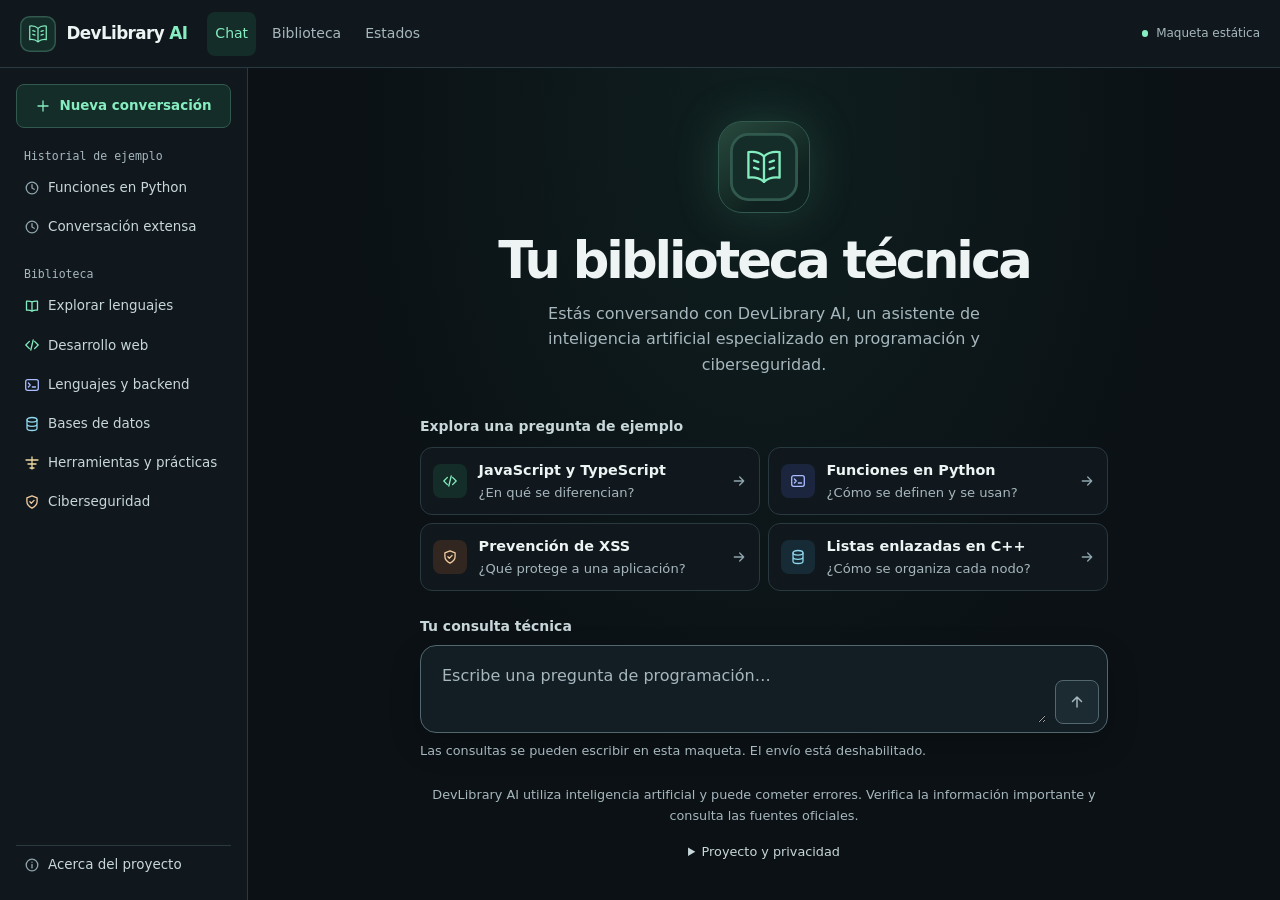
==== DevLibrary-AI/index.html @ d145ead6 "Añadir DevLibrary AI como proyecto estático" ====
<!doctype html>
<html lang="es">
<head>
  <meta charset="utf-8">
  <meta name="viewport" content="width=device-width, initial-scale=1">
  <meta name="description" content="Maqueta de DevLibrary AI, una biblioteca conversacional de programación y ciberseguridad.">
  <title>DevLibrary AI · Biblioteca técnica</title>
  <link rel="icon" href="assets/icons/brand.svg" type="image/svg+xml">
  <link rel="stylesheet" href="css/styles.css">
</head>
<body class="workspace">
  <a class="skip-link" href="#contenido">Saltar al contenido</a>
  <header class="workspace-header">
    <a class="brand" href="index.html">
      <img src="assets/icons/brand.svg" width="36" height="36" alt="">
      <span>DevLibrary <span class="brand__accent">AI</span></span>
    </a>
    <nav class="workspace-header__nav" aria-label="Navegación principal">
      <a href="index.html" aria-current="page">Chat</a>
      <a href="biblioteca.html">Biblioteca</a>
      <a href="estados.html">Estados</a>
    </nav>
    <span class="mode">Maqueta estática</span>
  </header>

  <aside class="sidebar" aria-label="Biblioteca y conversaciones">
    <nav class="sidebar__nav" aria-label="Accesos a conversación y documentación">
      <a class="sidebar__new" href="#consulta" aria-describedby="ayuda-consulta">
        <img src="assets/icons/plus.svg" width="16" height="16" alt=""> Nueva conversación
      </a>

      <section class="sidebar__section" aria-labelledby="historial">
        <h2 id="historial">Historial de ejemplo</h2>
        <ul>
          <li><a href="estados.html#muestra"><img src="assets/icons/clock.svg" width="16" height="16" alt=""> Funciones en Python</a></li>
          <li><a href="estados.html#extensa"><img src="assets/icons/clock.svg" width="16" height="16" alt=""> Conversación extensa</a></li>
        </ul>
      </section>

      <section class="sidebar__section" aria-labelledby="biblioteca">
        <h2 id="biblioteca">Biblioteca</h2>
        <ul>
          <li><a href="biblioteca.html"><img src="assets/icons/book.svg" width="16" height="16" alt=""> Explorar lenguajes</a></li>
          <li><a href="biblioteca.html#web"><img src="assets/icons/code.svg" width="16" height="16" alt=""> Desarrollo web</a></li>
          <li><a href="biblioteca.html#backend"><img src="assets/icons/terminal.svg" width="16" height="16" alt=""> Lenguajes y backend</a></li>
          <li><a href="biblioteca.html#datos"><img src="assets/icons/database.svg" width="16" height="16" alt=""> Bases de datos</a></li>
          <li><a href="biblioteca.html#herramientas"><img src="assets/icons/tools.svg" width="16" height="16" alt=""> Herramientas y prácticas</a></li>
          <li><a href="biblioteca.html#seguridad"><img src="assets/icons/shield.svg" width="16" height="16" alt=""> Ciberseguridad</a></li>
        </ul>
      </section>

      <a class="sidebar__about" href="#proyecto"><img src="assets/icons/info.svg" width="16" height="16" alt=""> Acerca del proyecto</a>
    </nav>
  </aside>

  <main id="contenido" class="chat" tabindex="-1">
    <div class="chat__inner">
      <section class="welcome" aria-labelledby="bienvenida">
        <div class="welcome__emblem">
          <img src="assets/icons/brand.svg" width="68" height="68" alt="">
        </div>
        <h1 id="bienvenida">Tu biblioteca técnica</h1>
        <p class="welcome__description">Estás conversando con DevLibrary AI, un asistente de inteligencia artificial especializado en programación y ciberseguridad.</p>
      </section>

      <section class="suggestions" aria-labelledby="sugerencias">
        <h2 id="sugerencias">Explora una pregunta de ejemplo</h2>
        <ul class="suggestions__grid">
          <li><a class="suggestion" href="biblioteca.html#javascript-typescript">
            <span class="suggestion__icon suggestion__icon--web"><img src="assets/icons/code.svg" width="16" height="16" alt=""></span>
            <span><strong>JavaScript y TypeScript</strong><span>¿En qué se diferencian?</span></span>
            <img class="suggestion__arrow" src="assets/icons/arrow.svg" width="16" height="16" alt="">
          </a></li>
          <li><a class="suggestion" href="estados.html#muestra">
            <span class="suggestion__icon suggestion__icon--python"><img src="assets/icons/terminal.svg" width="16" height="16" alt=""></span>
            <span><strong>Funciones en Python</strong><span>¿Cómo se definen y se usan?</span></span>
            <img class="suggestion__arrow" src="assets/icons/arrow.svg" width="16" height="16" alt="">
          </a></li>
          <li><a class="suggestion" href="biblioteca.html#seguridad-web">
            <span class="suggestion__icon suggestion__icon--security"><img src="assets/icons/shield.svg" width="16" height="16" alt=""></span>
            <span><strong>Prevención de XSS</strong><span>¿Qué protege a una aplicación?</span></span>
            <img class="suggestion__arrow" src="assets/icons/arrow.svg" width="16" height="16" alt="">
          </a></li>
          <li><a class="suggestion" href="biblioteca.html#cpp">
            <span class="suggestion__icon suggestion__icon--data"><img src="assets/icons/database.svg" width="16" height="16" alt=""></span>
            <span><strong>Listas enlazadas en C++</strong><span>¿Cómo se organiza cada nodo?</span></span>
            <img class="suggestion__arrow" src="assets/icons/arrow.svg" width="16" height="16" alt="">
          </a></li>
        </ul>
      </section>

      <form class="chat__composer">
        <label for="consulta">Tu consulta técnica</label>
        <div class="chat__input">
          <textarea id="consulta" rows="2" maxlength="3000" placeholder="Escribe una pregunta de programación…" aria-describedby="ayuda-consulta"></textarea>
          <button type="button" disabled>
            <img src="assets/icons/send.svg" width="18" height="18" alt="">
            <span class="visually-hidden">Enviar consulta</span>
          </button>
        </div>
        <p id="ayuda-consulta" class="chat__hint">Las consultas se pueden escribir en esta maqueta. El envío está deshabilitado.</p>
      </form>
    </div>

    <footer class="workspace-footer">
      <p>DevLibrary AI utiliza inteligencia artificial y puede cometer errores. Verifica la información importante y consulta las fuentes oficiales.</p>
      <details class="project-info">
        <summary>Proyecto y privacidad</summary>
        <p id="proyecto" tabindex="-1">Prototipo para consultar documentación y aprender con ejemplos. La maqueta no transmite ni guarda lo que escribes. Los enlaces de la biblioteca llevan a sitios externos con sus propias políticas.</p>
        <p><a href="biblioteca.html">Documentación oficial</a> · <a href="estados.html">Estados de la maqueta</a></p>
      </details>
    </footer>
  </main>
</body>
</html>
---- DevLibrary-AI/css/styles.css ----
/* 1. Tokens */
:root {
  color-scheme: dark;
  --canvas: #0b1115;
  --surface: #10181d;
  --panel: #131e24;
  --raised: #1c2a31;
  --line: #293940;
  --field-line: #53676f;
  --text: #edf4f3;
  --muted: #a6b7bd;
  --soft: #c8d7da;
  --mint: #85edc0;
  --mint-bg: #152d28;
  --mint-line: #31594d;
  --blue-bg: #1b263e;
  --cyan-bg: #162b35;
  --amber: #f2cca0;
  --amber-bg: #312620;
  --danger: #ffb5b1;
  --danger-bg: #302123;
  --font: "Inter", system-ui, -apple-system, BlinkMacSystemFont, "Segoe UI", sans-serif;
  --mono: "JetBrains Mono", ui-monospace, "Cascadia Code", Consolas, monospace;
  --s1: .25rem;
  --s2: .5rem;
  --s3: .75rem;
  --s4: 1rem;
  --s5: 1.25rem;
  --s6: 1.5rem;
  --s8: 2rem;
  --s10: 2.5rem;
  --s12: 3rem;
  --r1: .5rem;
  --r2: .75rem;
  --r3: 1rem;
  --sidebar: 15.5rem;
  --reading: 46rem;
  --wide: 65rem;
  --shadow: 0 12px 32px #0003;
}

/* 2. Normalización y base */
*, *::before, *::after { box-sizing: border-box; }

body {
  margin: 0;
  background: var(--canvas);
  color: var(--text);
  font: 1rem/1.6 var(--font);
  overflow-wrap: anywhere;
}

h1, h2, h3, h4, p { margin: 0; }
h1, h2, h3, h4 { line-height: 1.25; }
ul, ol { padding-inline-start: 1.35em; }
img { display: block; }
button, textarea { font: inherit; }
textarea { color: inherit; }
a { color: var(--mint); text-underline-offset: .2em; }
a:hover { color: var(--text); }
:focus-visible { outline: 2px solid var(--mint); outline-offset: 3px; }
[tabindex="-1"]:focus { outline-offset: -2px; }
[id] { scroll-margin-block-start: var(--s4); }

.visually-hidden,
.skip-link:not(:focus) {
  position: absolute;
  width: 1px;
  height: 1px;
  padding: 0;
  margin: -1px;
  clip-path: inset(50%);
  overflow: hidden;
  white-space: nowrap;
}

.skip-link:focus {
  position: fixed;
  z-index: 3;
  inset: var(--s3) auto auto var(--s3);
  padding: var(--s2) var(--s4);
  border-radius: var(--r1);
  background: var(--mint-bg);
  color: var(--mint);
}

/* 3. Navegación y distribución */
.workspace { min-block-size: 100vh; }

.workspace-header,
.sub-header { background: var(--surface); border-block-end: 1px solid var(--line); }

.workspace-header,
.sub-header__inner {
  display: flex;
  flex-wrap: wrap;
  align-items: center;
  justify-content: space-between;
  column-gap: var(--s5);
  row-gap: var(--s1);
  padding: var(--s2) var(--s4);
}

.brand {
  display: inline-flex;
  align-items: center;
  gap: .65rem;
  min-block-size: 2.75rem;
  color: var(--text);
  font-size: 1.05rem;
  font-weight: 750;
  letter-spacing: -.035em;
  text-decoration: none;
}

.brand img { flex: none; }
.brand__accent { color: var(--mint); }

.workspace-header__nav,
.sub-nav {
  display: flex;
  align-items: center;
  flex-wrap: wrap;
  gap: var(--s1) var(--s2);
}

.workspace-header__nav { flex-basis: 100%; order: 1; }

.workspace-header__nav a,
.sub-nav a {
  display: inline-flex;
  align-items: center;
  min-block-size: 2.75rem;
  padding-inline: var(--s2);
  border-radius: var(--r1);
  color: var(--muted);
  font-size: .875rem;
  text-decoration: none;
}

.workspace-header__nav a:hover,
.sub-nav a:hover { color: var(--text); background: var(--raised); }

.workspace-header__nav [aria-current="page"],
.sub-nav [aria-current="page"] { color: var(--mint); background: var(--mint-bg); }

.mode {
  display: inline-flex;
  align-items: center;
  gap: var(--s2);
  color: var(--muted);
  font-size: .75rem;
}

.mode::before {
  content: "";
  width: .4rem;
  height: .4rem;
  border-radius: 50%;
  background: var(--mint);
}

.sidebar { display: none; }

/* 4. Bienvenida y sugerencias */
.chat {
  display: flex;
  min-inline-size: 0;
  flex-direction: column;
  background-image: radial-gradient(ellipse at 50% 8%, #15332e65, transparent 58%);
}

.chat__inner {
  width: min(100%, var(--reading));
  margin-inline: auto;
  padding: var(--s8) var(--s4) var(--s4);
}

.welcome { text-align: center; margin-block-end: var(--s8); }

.welcome__emblem {
  display: grid;
  width: 5.75rem;
  aspect-ratio: 1;
  place-items: center;
  margin: 0 auto var(--s5);
  border: 1px solid var(--mint-line);
  border-radius: 1.5rem;
  background: linear-gradient(145deg, #284a3e, #10221f 70%);
  box-shadow: 0 0 44px #449d7340;
}

.welcome__description {
  max-width: 50ch;
  margin: var(--s3) auto 0;
  color: var(--muted);
}

.welcome h1, .page-intro h1 {
  font-size: clamp(2rem, 6vw, 3.2rem);
  letter-spacing: -.059em;
  line-height: 1.08;
  text-wrap: balance;
}

.suggestions { margin-block-end: var(--s6); }
.suggestions h2 { margin-block-end: var(--s3); color: var(--soft); font-size: .875rem; }

.suggestions__grid {
  display: grid;
  gap: var(--s2);
  list-style: none;
  padding: 0;
  margin: 0;
}

.suggestion {
  display: grid;
  grid-template-columns: auto minmax(0, 1fr) auto;
  gap: var(--s3);
  align-items: center;
  height: 100%;
  min-block-size: 4.25rem;
  padding: var(--s2) var(--s3);
  border: 1px solid var(--line);
  border-radius: var(--r2);
  background: var(--surface);
  text-decoration: none;
}

.suggestion:hover { background: var(--panel); border-color: var(--field-line); }

.suggestion__icon {
  display: grid;
  place-items: center;
  inline-size: 2.1rem;
  block-size: 2.1rem;
  border-radius: var(--r1);
}

.suggestion__icon--web { background: var(--mint-bg); }
.suggestion__icon--python { background: var(--blue-bg); }
.suggestion__icon--data { background: var(--cyan-bg); }
.suggestion__icon--security { background: var(--amber-bg); }

.suggestion strong { display: block; color: var(--text); font-size: .9rem; }
.suggestion strong + span { display: block; color: var(--muted); font-size: .82rem; }

/* 5. Consulta y pie */
.chat__composer { display: grid; gap: var(--s2); min-inline-size: 0; }
.chat__composer label { color: var(--soft); font-size: .875rem; font-weight: 650; }

.chat__input {
  display: flex;
  gap: var(--s2);
  align-items: flex-end;
  padding: var(--s2);
  border: 1px solid var(--field-line);
  border-radius: var(--r3);
  background: var(--panel);
  box-shadow: var(--shadow);
}

.chat__composer textarea {
  display: block;
  width: 100%;
  min-width: 0;
  min-height: 3.2rem;
  padding: var(--s2) var(--s3);
  border: 1px solid var(--field-line);
  border-radius: var(--r1);
  background: var(--panel);
  resize: vertical;
}

.chat__input textarea {
  flex: 1;
  border-color: transparent;
  background: transparent;
}

.chat__composer textarea::placeholder { color: var(--muted); opacity: 1; }

.chat__composer button {
  display: inline-grid;
  place-items: center;
  min-height: 2.75rem;
  min-width: 2.75rem;
  justify-self: start;
  padding: var(--s2) var(--s3);
  border: 1px solid var(--field-line);
  border-radius: var(--r1);
  color: var(--text);
  background: var(--raised);
}

.chat__input button { padding: var(--s2); }
.chat__composer button:disabled { color: var(--muted); cursor: default; }

.chat__hint,
.workspace-footer,
.sub-footer { color: var(--muted); font-size: .8rem; }

.workspace-footer {
  width: min(100%, var(--reading));
  margin-inline: auto;
  padding: var(--s2) var(--s4) var(--s4);
  text-align: center;
}

.project-info { margin-block-start: var(--s2); }
.project-info summary {
  width: fit-content;
  margin-inline: auto;
  padding-block: var(--s2);
  cursor: pointer;
  color: var(--soft);
}
.project-info p + p { margin-block-start: var(--s2); }

/* 6. Biblioteca y galería */
.sub-header__inner,
.page,
.sub-footer {
  width: min(100%, var(--wide));
  margin-inline: auto;
  padding-inline: var(--s4);
}

.page { padding-block: var(--s10) var(--s12); }
.page-intro { max-inline-size: 68ch; display: grid; gap: var(--s3); margin-block-end: var(--s6); }
.page-intro p { color: var(--muted); }
.eyebrow { color: var(--mint); font: .8rem/1.5 var(--mono); }
.page-intro .eyebrow { color: var(--mint); }
.sub-footer { padding-block: var(--s5); border-block-start: 1px solid var(--line); }
.sub-footer p + p { margin-block-start: var(--s2); }

.section-nav {
  display: flex;
  flex-wrap: wrap;
  align-items: center;
  gap: var(--s2);
  margin-block: 0 var(--s6);
  padding: 0;
  list-style: none;
}

.section-nav ul {
  display: flex;
  flex-wrap: wrap;
  gap: var(--s2);
  margin: 0;
  padding: 0;
  list-style: none;
}

.section-nav a {
  display: inline-flex;
  align-items: center;
  min-block-size: 2.75rem;
  padding: var(--s1) var(--s3);
  border: 1px solid var(--line);
  border-radius: var(--r1);
  background: var(--surface);
  color: var(--soft);
  text-decoration: none;
}

.section-nav a:hover { border-color: var(--mint-line); background: var(--mint-bg); color: var(--mint); }

.catalog-grid { display: grid; gap: var(--s4); }
.catalog-card, .state {
  min-inline-size: 0;
  padding: var(--s4);
  background: var(--surface);
  border: 1px solid var(--line);
  border-radius: var(--r3);
}

.catalog-card h2, .state h2 { font-size: 1.25rem; }
.catalog-card p, .state > p { margin-block-start: var(--s2); color: var(--muted); }
.catalog-card ul { margin-block-end: 0; }
.catalog-card li + li { margin-block-start: var(--s1); }

.catalog-card li > a {
  display: block;
  min-block-size: 1.5rem;
  padding-block: var(--s1);
}

.catalog-card :target {
  border-radius: var(--r1);
  background: var(--mint-bg);
  outline: 2px solid var(--mint-line);
  outline-offset: var(--s1);
}

.state + .state { margin-block-start: var(--s4); }
.state > * + * { margin-block-start: var(--s3); }
.state__label { color: var(--mint); font: .78rem/1.5 var(--mono); }
.state > .state__label { color: var(--mint); }

.chat__messages { display: grid; gap: var(--s4); min-inline-size: 0; }
.chat__messages[tabindex] {
  max-block-size: 34rem;
  overflow-y: auto;
  padding: var(--s3);
  border: 1px solid var(--line);
  border-radius: var(--r2);
  background: var(--canvas);
}

.chat__message {
  min-inline-size: 0;
  padding: var(--s4);
  border: 1px solid var(--line);
  border-radius: var(--r2);
  background: var(--panel);
}

.chat__message > * + * { margin-block-start: var(--s3); }
.chat__message--user { width: fit-content; max-width: 93%; justify-self: end; background: var(--mint-bg); border-color: var(--mint-line); }
.chat__message--assistant { max-width: var(--reading); }
.chat__sources { border-block-start: 1px solid var(--line); padding-block-start: var(--s3); }
.chat__sources ul { margin-block-end: 0; }

.chat__sources > p {
  margin-block-start: var(--s2);
  color: var(--muted);
  font-size: .875rem;
}

.code-block {
  display: block;
  max-inline-size: 100%;
  margin-inline: 0;
  padding: var(--s3);
  overflow-x: auto;
  border: 1px solid var(--line);
  border-radius: var(--r1);
  background: var(--canvas);
  color: var(--soft);
  font: .875rem/1.65 var(--mono);
  overflow-wrap: normal;
}

code { font-family: var(--mono); }

.status-box {
  display: grid;
  gap: var(--s2);
  padding: var(--s3) var(--s4);
  border: 1px solid var(--line);
  border-inline-start: 3px solid var(--field-line);
  border-radius: var(--r1);
  background: var(--panel);
  color: var(--soft);
}

.status-box--error { border-inline-start-color: var(--danger); background: var(--danger-bg); }
.status-box--loading { min-block-size: 6rem; border-inline-start-color: var(--mint); }
.status-box--neutral { border-inline-start-color: var(--amber); }

.status-box--loading::before {
  content: "";
  inline-size: .85rem;
  block-size: .85rem;
  border: 2px solid var(--mint-line);
  border-inline-end-color: var(--mint);
  border-radius: 50%;
  animation: rotate 1.1s linear infinite;
}

@keyframes rotate { to { transform: rotate(360deg); } }

/* 7. Adaptación */
@media (min-width: 35rem) {
  .workspace-header__nav { flex-basis: auto; order: 0; }
  .suggestions__grid, .catalog-grid { grid-template-columns: repeat(2, minmax(0, 1fr)); }
  .chat__inner { padding-inline: var(--s6); }
  .page, .sub-header__inner, .sub-footer { padding-inline: var(--s6); }
  .catalog-card, .state { padding: var(--s5); }
}

@media (min-width: 55rem) {
  .workspace {
    display: grid;
    grid-template: auto 1fr / var(--sidebar) minmax(0, 1fr);
  }

  .workspace-header {
    grid-column: 1 / -1;
    min-block-size: 4.25rem;
    padding-inline: var(--s5);
  }

  .workspace-header__nav { margin-inline-end: auto; }

  .sidebar {
    display: flex;
    background: var(--surface);
    border-inline-end: 1px solid var(--line);
  }

  .sidebar__nav {
    display: flex;
    flex-direction: column;
    width: 100%;
    gap: var(--s5);
    padding: var(--s4);
  }

  .sidebar__nav a {
    display: flex;
    align-items: center;
    gap: var(--s2);
    min-block-size: 2.45rem;
    padding: var(--s2);
    border-radius: var(--r1);
    color: var(--soft);
    font-size: .84rem;
    text-decoration: none;
  }

  .sidebar__nav a:hover { background: var(--raised); color: var(--text); }
  .sidebar__nav img { flex: none; }
  .sidebar__nav .sidebar__new {
    min-block-size: 2.75rem;
    justify-content: center;
    border: 1px solid var(--mint-line);
    background: var(--mint-bg);
    color: var(--mint);
    font-weight: 650;
  }

  .sidebar__section h2 {
    padding-inline: var(--s2);
    margin-block-end: var(--s1);
    color: var(--muted);
    font: .72rem/1.4 var(--mono);
  }

  .sidebar__section ul { margin: 0; padding: 0; list-style: none; }
  .sidebar__nav .sidebar__about { margin-block-start: auto; border-block-start: 1px solid var(--line); border-radius: 0; }
  .chat { justify-content: center; }
  .chat__inner { padding-block-start: var(--s10); }
  .welcome { margin-block-end: var(--s10); }
}

@media (prefers-reduced-motion: reduce) {
  .status-box--loading::before { animation: none; }
}
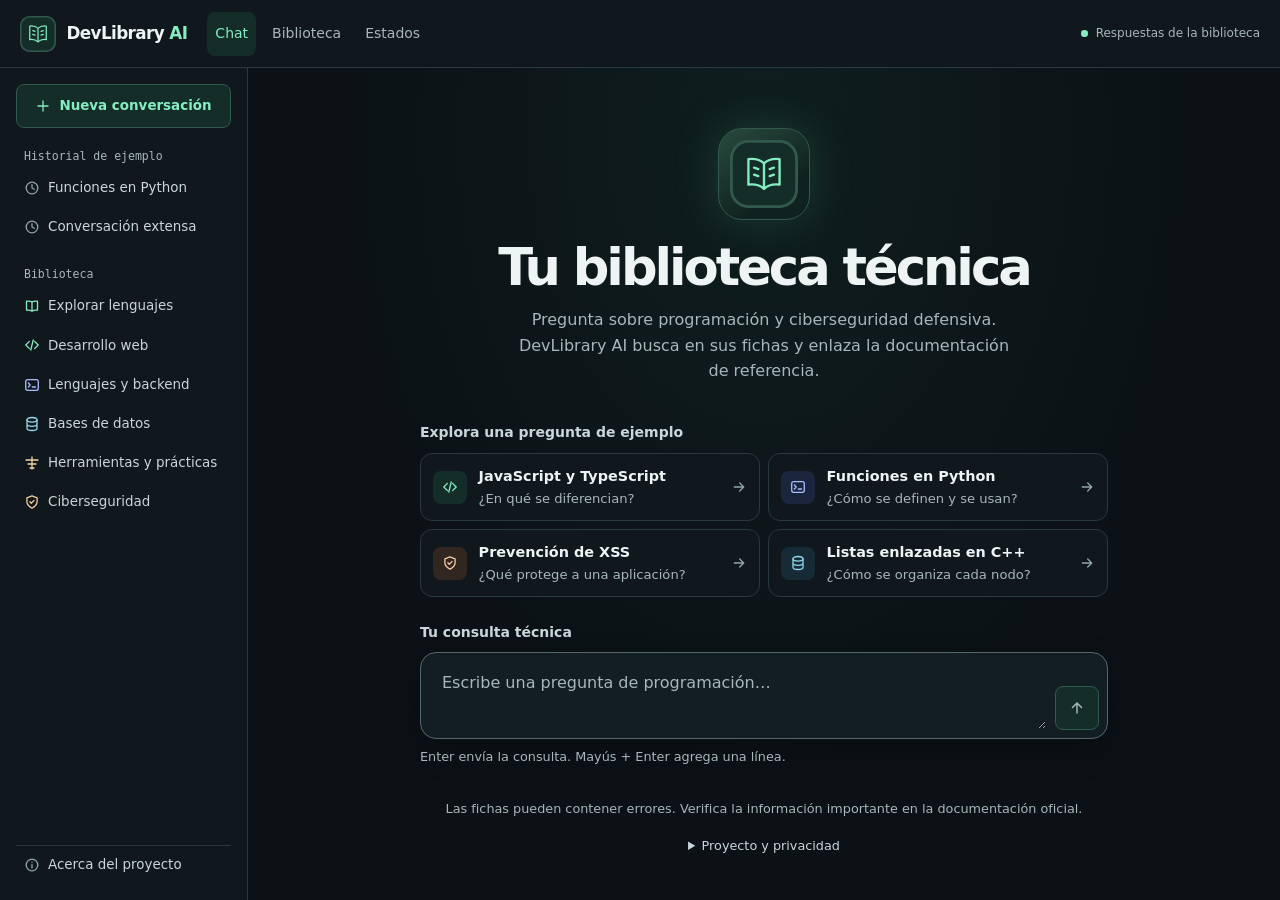
==== commit 51298d12: "Activar consultas y preguntas sugeridas en DevLibrary AI" ====
--- a/DevLibrary-AI/index.html
+++ b/DevLibrary-AI/index.html
@@ -3,10 +3,13 @@
 <head>
   <meta charset="utf-8">
   <meta name="viewport" content="width=device-width, initial-scale=1">
-  <meta name="description" content="Maqueta de DevLibrary AI, una biblioteca conversacional de programación y ciberseguridad.">
+  <meta name="description" content="DevLibrary AI, una biblioteca conversacional de programación y ciberseguridad defensiva.">
   <title>DevLibrary AI · Biblioteca técnica</title>
   <link rel="icon" href="assets/icons/brand.svg" type="image/svg+xml">
   <link rel="stylesheet" href="css/styles.css">
+  <script src="js/topics.js" defer></script>
+  <script src="js/library.js" defer></script>
+  <script src="js/chat.js" defer></script>
 </head>
 <body class="workspace">
   <a class="skip-link" href="#contenido">Saltar al contenido</a>
@@ -20,7 +23,7 @@
       <a href="biblioteca.html">Biblioteca</a>
       <a href="estados.html">Estados</a>
     </nav>
-    <span class="mode">Maqueta estática</span>
+    <span class="mode">Respuestas de la biblioteca</span>
   </header>
 
   <aside class="sidebar" aria-label="Biblioteca y conversaciones">
@@ -60,53 +63,57 @@
           <img src="assets/icons/brand.svg" width="68" height="68" alt="">
         </div>
         <h1 id="bienvenida">Tu biblioteca técnica</h1>
-        <p class="welcome__description">Estás conversando con DevLibrary AI, un asistente de inteligencia artificial especializado en programación y ciberseguridad.</p>
+        <p class="welcome__description">Pregunta sobre programación y ciberseguridad defensiva. DevLibrary AI busca en sus fichas y enlaza la documentación de referencia.</p>
       </section>
 
       <section class="suggestions" aria-labelledby="sugerencias">
         <h2 id="sugerencias">Explora una pregunta de ejemplo</h2>
         <ul class="suggestions__grid">
-          <li><a class="suggestion" href="biblioteca.html#javascript-typescript">
+          <li><button type="button" class="suggestion" data-question="¿En qué se diferencian JavaScript y TypeScript?" disabled>
             <span class="suggestion__icon suggestion__icon--web"><img src="assets/icons/code.svg" width="16" height="16" alt=""></span>
             <span><strong>JavaScript y TypeScript</strong><span>¿En qué se diferencian?</span></span>
             <img class="suggestion__arrow" src="assets/icons/arrow.svg" width="16" height="16" alt="">
-          </a></li>
-          <li><a class="suggestion" href="estados.html#muestra">
+          </button></li>
+          <li><button type="button" class="suggestion" data-question="¿Cómo se definen y se usan las funciones en Python?" disabled>
             <span class="suggestion__icon suggestion__icon--python"><img src="assets/icons/terminal.svg" width="16" height="16" alt=""></span>
             <span><strong>Funciones en Python</strong><span>¿Cómo se definen y se usan?</span></span>
             <img class="suggestion__arrow" src="assets/icons/arrow.svg" width="16" height="16" alt="">
-          </a></li>
-          <li><a class="suggestion" href="biblioteca.html#seguridad-web">
+          </button></li>
+          <li><button type="button" class="suggestion" data-question="¿Cómo se previene XSS?" disabled>
             <span class="suggestion__icon suggestion__icon--security"><img src="assets/icons/shield.svg" width="16" height="16" alt=""></span>
             <span><strong>Prevención de XSS</strong><span>¿Qué protege a una aplicación?</span></span>
             <img class="suggestion__arrow" src="assets/icons/arrow.svg" width="16" height="16" alt="">
-          </a></li>
-          <li><a class="suggestion" href="biblioteca.html#cpp">
+          </button></li>
+          <li><button type="button" class="suggestion" data-question="¿Cómo funcionan las listas enlazadas en C++?" disabled>
             <span class="suggestion__icon suggestion__icon--data"><img src="assets/icons/database.svg" width="16" height="16" alt=""></span>
             <span><strong>Listas enlazadas en C++</strong><span>¿Cómo se organiza cada nodo?</span></span>
             <img class="suggestion__arrow" src="assets/icons/arrow.svg" width="16" height="16" alt="">
-          </a></li>
+          </button></li>
         </ul>
       </section>
 
-      <form class="chat__composer">
+      <div id="conversacion" class="chat__history" role="log" aria-label="Conversación" tabindex="0" hidden></div>
+
+      <form class="chat__composer" id="compositor">
         <label for="consulta">Tu consulta técnica</label>
         <div class="chat__input">
-          <textarea id="consulta" rows="2" maxlength="3000" placeholder="Escribe una pregunta de programación…" aria-describedby="ayuda-consulta"></textarea>
-          <button type="button" disabled>
+          <textarea id="consulta" rows="2" maxlength="3000" placeholder="Escribe una pregunta de programación…" aria-describedby="ayuda-consulta" required></textarea>
+          <button type="submit" disabled>
             <img src="assets/icons/send.svg" width="18" height="18" alt="">
             <span class="visually-hidden">Enviar consulta</span>
           </button>
         </div>
-        <p id="ayuda-consulta" class="chat__hint">Las consultas se pueden escribir en esta maqueta. El envío está deshabilitado.</p>
+        <p id="ayuda-consulta" class="chat__hint">Enter envía la consulta. Mayús + Enter agrega una línea.</p>
+        <p id="estado-consulta" class="chat__hint" role="status"></p>
+        <noscript><p class="chat__hint">Activa JavaScript para usar el chat. También puedes consultar la biblioteca directamente.</p></noscript>
       </form>
     </div>
 
     <footer class="workspace-footer">
-      <p>DevLibrary AI utiliza inteligencia artificial y puede cometer errores. Verifica la información importante y consulta las fuentes oficiales.</p>
+      <p>Las fichas pueden contener errores. Verifica la información importante en la documentación oficial.</p>
       <details class="project-info">
         <summary>Proyecto y privacidad</summary>
-        <p id="proyecto" tabindex="-1">Prototipo para consultar documentación y aprender con ejemplos. La maqueta no transmite ni guarda lo que escribes. Los enlaces de la biblioteca llevan a sitios externos con sus propias políticas.</p>
+        <p id="proyecto" tabindex="-1">La búsqueda funciona en tu navegador. Lo que escribes se mantiene en esta página hasta que la cierres, la recargues o inicies otra conversación. Los enlaces de la biblioteca llevan a sitios externos.</p>
         <p><a href="biblioteca.html">Documentación oficial</a> · <a href="estados.html">Estados de la maqueta</a></p>
       </details>
     </footer>
--- a/DevLibrary-AI/css/styles.css
+++ b/DevLibrary-AI/css/styles.css
@@ -220,6 +220,8 @@
   gap: var(--s3);
   align-items: center;
   height: 100%;
+  width: 100%;
+  text-align: start;
   min-block-size: 4.25rem;
   padding: var(--s2) var(--s3);
   border: 1px solid var(--line);
@@ -229,6 +231,7 @@
 }
 
 .suggestion:hover { background: var(--panel); border-color: var(--field-line); }
+.suggestion:not(:disabled) { cursor: pointer; }
 
 .suggestion__icon {
   display: grid;
@@ -296,6 +299,21 @@
 
 .chat__input button { padding: var(--s2); }
 .chat__composer button:disabled { color: var(--muted); cursor: default; }
+.chat__composer button:not(:disabled) { background: var(--mint-bg); border-color: var(--mint-line); cursor: pointer; }
+.chat__composer button:not(:disabled):hover { border-color: var(--mint); }
+
+.chat__history:not([hidden]) {
+  display: grid;
+  gap: var(--s4);
+  max-block-size: min(55vh, 30rem);
+  margin-block-end: var(--s5);
+  padding: var(--s2);
+  overflow-y: auto;
+}
+
+.chat__history .chat__message p { white-space: pre-wrap; }
+.chat__history .chat__message small { display: block; color: var(--muted); }
+#estado-consulta:empty { margin-block-start: calc(-1 * var(--s2)); }
 
 .chat__hint,
 .workspace-footer,
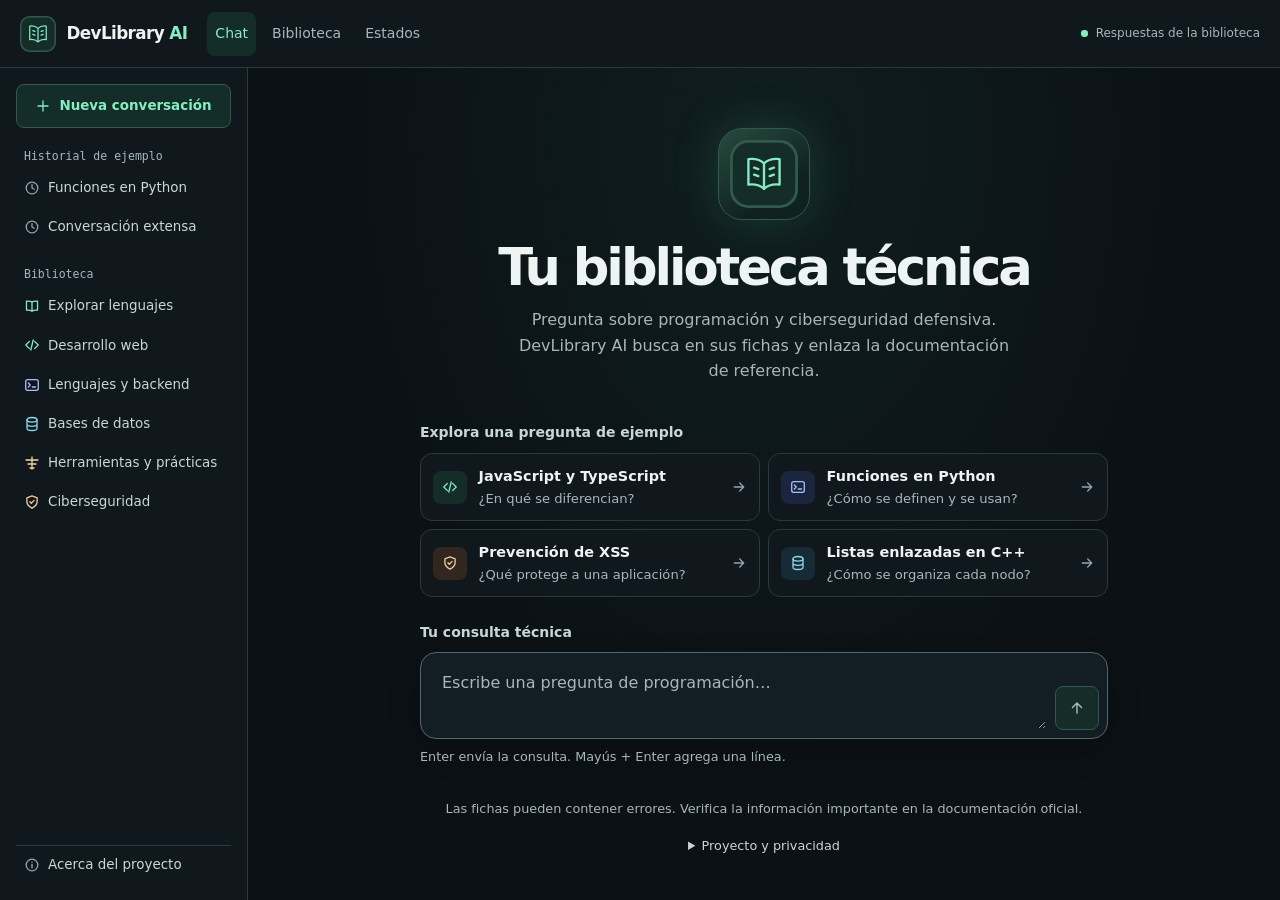
==== commit ea451e0f: "Mostrar estados de búsqueda, errores y conexión en el chat" ====
--- a/DevLibrary-AI/index.html
+++ b/DevLibrary-AI/index.html
@@ -93,11 +93,12 @@
       </section>
 
       <div id="conversacion" class="chat__history" role="log" aria-label="Conversación" tabindex="0" hidden></div>
+      <p id="estado-conexion" class="chat__connection status-box status-box--error" role="status"></p>
 
-      <form class="chat__composer" id="compositor">
+      <form class="chat__composer" id="compositor" novalidate>
         <label for="consulta">Tu consulta técnica</label>
         <div class="chat__input">
-          <textarea id="consulta" rows="2" maxlength="3000" placeholder="Escribe una pregunta de programación…" aria-describedby="ayuda-consulta" required></textarea>
+          <textarea id="consulta" rows="2" maxlength="3000" placeholder="Escribe una pregunta de programación…" aria-describedby="ayuda-consulta estado-consulta" required></textarea>
           <button type="submit" disabled>
             <img src="assets/icons/send.svg" width="18" height="18" alt="">
             <span class="visually-hidden">Enviar consulta</span>
--- a/DevLibrary-AI/css/styles.css
+++ b/DevLibrary-AI/css/styles.css
@@ -313,7 +313,9 @@
 
 .chat__history .chat__message p { white-space: pre-wrap; }
 .chat__history .chat__message small { display: block; color: var(--muted); }
+#estado-consulta { color: var(--danger); }
 #estado-consulta:empty { margin-block-start: calc(-1 * var(--s2)); }
+.chat__composer [aria-invalid="true"] { border-color: var(--danger); }
 
 .chat__hint,
 .workspace-footer,
@@ -478,6 +480,23 @@
 .status-box--error { border-inline-start-color: var(--danger); background: var(--danger-bg); }
 .status-box--loading { min-block-size: 6rem; border-inline-start-color: var(--mint); }
 .status-box--neutral { border-inline-start-color: var(--amber); }
+
+.chat__connection { margin-block-end: var(--s3); }
+.chat__connection:empty { margin: 0; padding: 0; border: 0; }
+.chat__pending { min-block-size: auto; }
+.chat__history .status-box h2 { font-size: 1rem; }
+
+.chat__retry {
+  justify-self: start;
+  padding: var(--s2) var(--s3);
+  border: 1px solid var(--field-line);
+  border-radius: var(--r1);
+  background: var(--raised);
+  color: var(--text);
+}
+
+.chat__retry:not(:disabled) { cursor: pointer; }
+.chat__retry:not(:disabled):hover { border-color: var(--mint); }
 
 .status-box--loading::before {
   content: "";
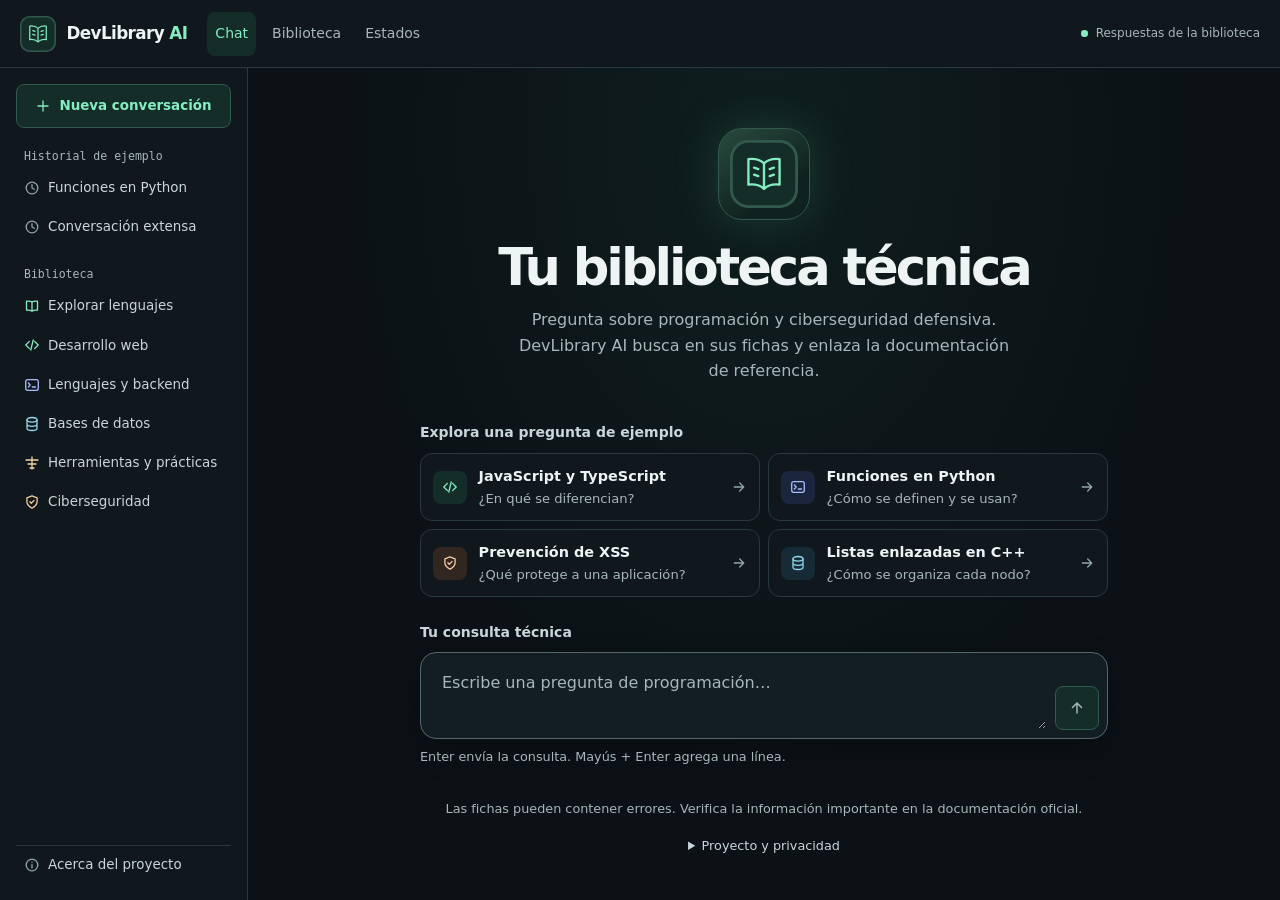
==== commit c9348cad: "esquema de chat bot, sesion 4 IA" ====
--- a/DevLibrary-AI/index.html
+++ b/DevLibrary-AI/index.html
@@ -9,7 +9,7 @@
   <link rel="stylesheet" href="css/styles.css">
   <script src="js/topics.js" defer></script>
   <script src="js/library.js" defer></script>
-  <script src="js/chat.js" defer></script>
+  <script src="js/chat.js?v=conexion" defer></script>
 </head>
 <body class="workspace">
   <a class="skip-link" href="#contenido">Saltar al contenido</a>
@@ -114,7 +114,7 @@
       <p>Las fichas pueden contener errores. Verifica la información importante en la documentación oficial.</p>
       <details class="project-info">
         <summary>Proyecto y privacidad</summary>
-        <p id="proyecto" tabindex="-1">La búsqueda funciona en tu navegador. Lo que escribes se mantiene en esta página hasta que la cierres, la recargues o inicies otra conversación. Los enlaces de la biblioteca llevan a sitios externos.</p>
+        <p id="proyecto" tabindex="-1">La búsqueda funciona en tu navegador. Antes de responder, el chat comprueba que puede conectarse al sitio sin transmitir tu pregunta. Lo que escribes se mantiene en esta página hasta que la cierres, la recargues o inicies otra conversación.</p>
         <p><a href="biblioteca.html">Documentación oficial</a> · <a href="estados.html">Estados de la maqueta</a></p>
       </details>
     </footer>
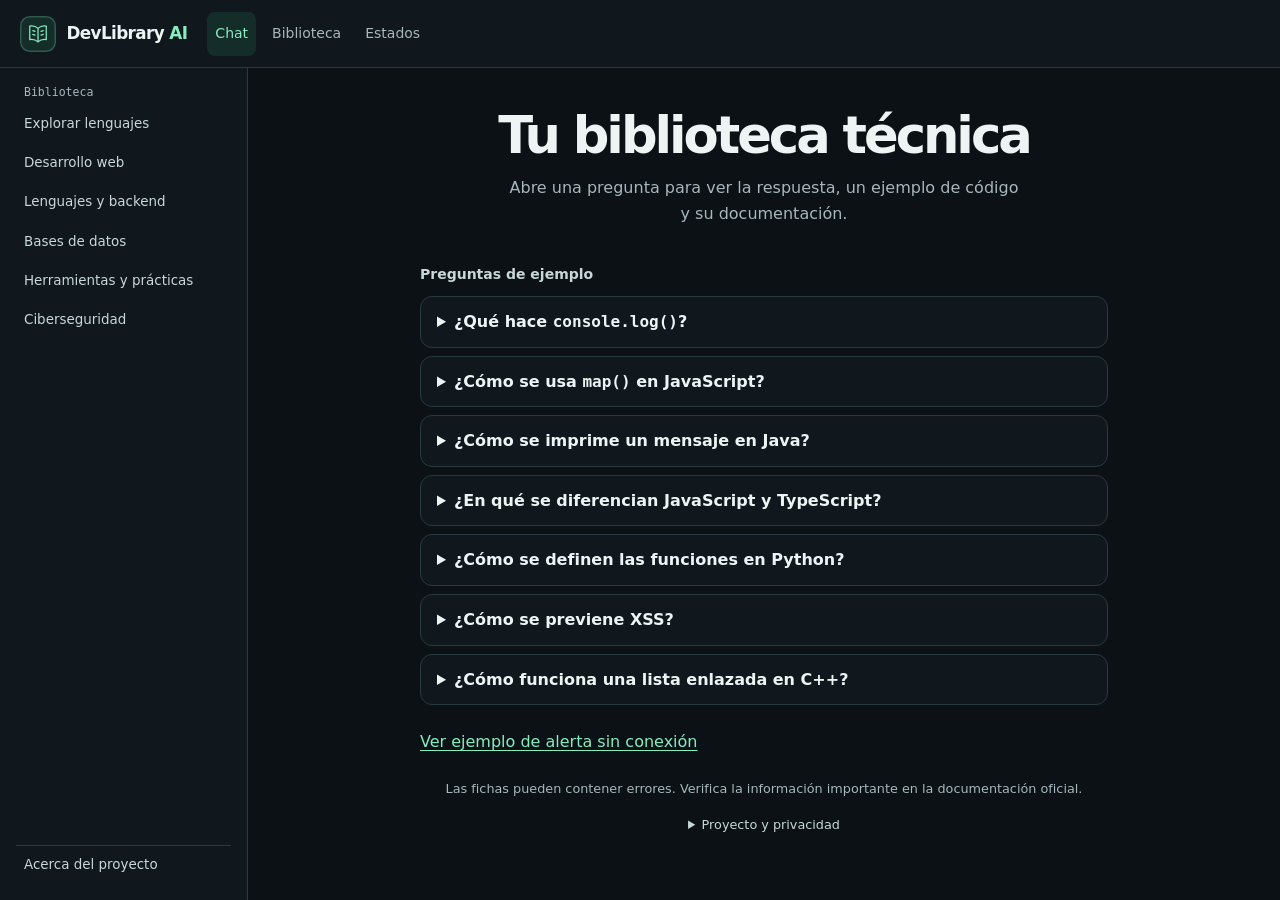
==== commit b6bd231e: "Dejar DevLibrary AI en HTML y CSS con alertas estáticas" ====
--- a/DevLibrary-AI/index.html
+++ b/DevLibrary-AI/index.html
@@ -6,10 +6,7 @@
   <meta name="description" content="DevLibrary AI, una biblioteca conversacional de programación y ciberseguridad defensiva.">
   <title>DevLibrary AI · Biblioteca técnica</title>
   <link rel="icon" href="assets/icons/brand.svg" type="image/svg+xml">
-  <link rel="stylesheet" href="css/styles.css">
-  <script src="js/topics.js" defer></script>
-  <script src="js/library.js" defer></script>
-  <script src="js/chat.js?v=conexion" defer></script>
+  <link rel="stylesheet" href="css/styles.css?v=html-css">
 </head>
 <body class="workspace">
   <a class="skip-link" href="#contenido">Saltar al contenido</a>
@@ -23,98 +20,119 @@
       <a href="biblioteca.html">Biblioteca</a>
       <a href="estados.html">Estados</a>
     </nav>
-    <span class="mode">Respuestas de la biblioteca</span>
   </header>
 
   <aside class="sidebar" aria-label="Biblioteca y conversaciones">
     <nav class="sidebar__nav" aria-label="Accesos a conversación y documentación">
-      <a class="sidebar__new" href="#consulta" aria-describedby="ayuda-consulta">
-        <img src="assets/icons/plus.svg" width="16" height="16" alt=""> Nueva conversación
-      </a>
-
-      <section class="sidebar__section" aria-labelledby="historial">
-        <h2 id="historial">Historial de ejemplo</h2>
+      <section class="sidebar__section" aria-labelledby="biblioteca">
+        <h2 id="biblioteca">Biblioteca</h2>
         <ul>
-          <li><a href="estados.html#muestra"><img src="assets/icons/clock.svg" width="16" height="16" alt=""> Funciones en Python</a></li>
-          <li><a href="estados.html#extensa"><img src="assets/icons/clock.svg" width="16" height="16" alt=""> Conversación extensa</a></li>
+          <li><a href="biblioteca.html">Explorar lenguajes</a></li>
+          <li><a href="biblioteca.html#web">Desarrollo web</a></li>
+          <li><a href="biblioteca.html#backend">Lenguajes y backend</a></li>
+          <li><a href="biblioteca.html#datos">Bases de datos</a></li>
+          <li><a href="biblioteca.html#herramientas">Herramientas y prácticas</a></li>
+          <li><a href="biblioteca.html#seguridad">Ciberseguridad</a></li>
         </ul>
       </section>
 
-      <section class="sidebar__section" aria-labelledby="biblioteca">
-        <h2 id="biblioteca">Biblioteca</h2>
-        <ul>
-          <li><a href="biblioteca.html"><img src="assets/icons/book.svg" width="16" height="16" alt=""> Explorar lenguajes</a></li>
-          <li><a href="biblioteca.html#web"><img src="assets/icons/code.svg" width="16" height="16" alt=""> Desarrollo web</a></li>
-          <li><a href="biblioteca.html#backend"><img src="assets/icons/terminal.svg" width="16" height="16" alt=""> Lenguajes y backend</a></li>
-          <li><a href="biblioteca.html#datos"><img src="assets/icons/database.svg" width="16" height="16" alt=""> Bases de datos</a></li>
-          <li><a href="biblioteca.html#herramientas"><img src="assets/icons/tools.svg" width="16" height="16" alt=""> Herramientas y prácticas</a></li>
-          <li><a href="biblioteca.html#seguridad"><img src="assets/icons/shield.svg" width="16" height="16" alt=""> Ciberseguridad</a></li>
-        </ul>
-      </section>
-
-      <a class="sidebar__about" href="#proyecto"><img src="assets/icons/info.svg" width="16" height="16" alt=""> Acerca del proyecto</a>
+      <a class="sidebar__about" href="#proyecto">Acerca del proyecto</a>
     </nav>
   </aside>
 
   <main id="contenido" class="chat" tabindex="-1">
     <div class="chat__inner">
       <section class="welcome" aria-labelledby="bienvenida">
-        <div class="welcome__emblem">
-          <img src="assets/icons/brand.svg" width="68" height="68" alt="">
-        </div>
         <h1 id="bienvenida">Tu biblioteca técnica</h1>
-        <p class="welcome__description">Pregunta sobre programación y ciberseguridad defensiva. DevLibrary AI busca en sus fichas y enlaza la documentación de referencia.</p>
+        <p class="welcome__description">Abre una pregunta para ver la respuesta, un ejemplo de código y su documentación.</p>
       </section>
 
       <section class="suggestions" aria-labelledby="sugerencias">
-        <h2 id="sugerencias">Explora una pregunta de ejemplo</h2>
-        <ul class="suggestions__grid">
-          <li><button type="button" class="suggestion" data-question="¿En qué se diferencian JavaScript y TypeScript?" disabled>
-            <span class="suggestion__icon suggestion__icon--web"><img src="assets/icons/code.svg" width="16" height="16" alt=""></span>
-            <span><strong>JavaScript y TypeScript</strong><span>¿En qué se diferencian?</span></span>
-            <img class="suggestion__arrow" src="assets/icons/arrow.svg" width="16" height="16" alt="">
-          </button></li>
-          <li><button type="button" class="suggestion" data-question="¿Cómo se definen y se usan las funciones en Python?" disabled>
-            <span class="suggestion__icon suggestion__icon--python"><img src="assets/icons/terminal.svg" width="16" height="16" alt=""></span>
-            <span><strong>Funciones en Python</strong><span>¿Cómo se definen y se usan?</span></span>
-            <img class="suggestion__arrow" src="assets/icons/arrow.svg" width="16" height="16" alt="">
-          </button></li>
-          <li><button type="button" class="suggestion" data-question="¿Cómo se previene XSS?" disabled>
-            <span class="suggestion__icon suggestion__icon--security"><img src="assets/icons/shield.svg" width="16" height="16" alt=""></span>
-            <span><strong>Prevención de XSS</strong><span>¿Qué protege a una aplicación?</span></span>
-            <img class="suggestion__arrow" src="assets/icons/arrow.svg" width="16" height="16" alt="">
-          </button></li>
-          <li><button type="button" class="suggestion" data-question="¿Cómo funcionan las listas enlazadas en C++?" disabled>
-            <span class="suggestion__icon suggestion__icon--data"><img src="assets/icons/database.svg" width="16" height="16" alt=""></span>
-            <span><strong>Listas enlazadas en C++</strong><span>¿Cómo se organiza cada nodo?</span></span>
-            <img class="suggestion__arrow" src="assets/icons/arrow.svg" width="16" height="16" alt="">
-          </button></li>
-        </ul>
+        <h2 id="sugerencias">Preguntas de ejemplo</h2>
+        <details class="question" name="preguntas">
+          <summary>¿Qué hace <code>console.log()</code>?</summary>
+          <div class="question__answer">
+            <p>Muestra mensajes y valores en la consola de JavaScript. Puedes abrirla desde las herramientas de desarrollo del navegador.</p>
+            <pre class="code-block" tabindex="0"><code>const total = 3 + 4;
+console.log("Total:", total); // Total: 7</code></pre>
+            <a href="https://developer.mozilla.org/es/docs/Web/API/console/log_static">MDN · console.log()</a>
+          </div>
+        </details>
+        <details class="question" name="preguntas">
+          <summary>¿Cómo se usa <code>map()</code> en JavaScript?</summary>
+          <div class="question__answer">
+            <p>Aplica una función a cada elemento de un arreglo y devuelve un arreglo nuevo con los resultados.</p>
+            <pre class="code-block" tabindex="0"><code>const numeros = [2, 3, 4];
+const dobles = numeros.map(numero =&gt; numero * 2);
+console.log(dobles); // [4, 6, 8]</code></pre>
+            <a href="https://developer.mozilla.org/es/docs/Web/JavaScript/Reference/Global_Objects/Array/map">MDN · Array.prototype.map()</a>
+          </div>
+        </details>
+        <details class="question" name="preguntas">
+          <summary>¿Cómo se imprime un mensaje en Java?</summary>
+          <div class="question__answer">
+            <p><code>System.out.println()</code> escribe un mensaje en la salida estándar y agrega un salto de línea.</p>
+            <pre class="code-block" tabindex="0"><code>public class Ejemplo {
+    public static void main(String[] args) {
+        System.out.println("Hola, Java");
+    }
+}</code></pre>
+            <a href="https://docs.oracle.com/en/java/javase/25/docs/api/java.base/java/io/PrintStream.html">Oracle · PrintStream</a>
+          </div>
+        </details>
+        <details class="question" name="preguntas">
+          <summary>¿En qué se diferencian JavaScript y TypeScript?</summary>
+          <div class="question__answer">
+            <p>TypeScript añade tipos estáticos a JavaScript. Un compilador comprueba esos tipos y genera el JavaScript que se ejecuta.</p>
+            <pre class="code-block" tabindex="0"><code>function saludar(nombre: string): string {
+  return "Hola, " + nombre;
+}</code></pre>
+            <a href="https://www.typescriptlang.org/docs/handbook/typescript-from-scratch.html">Manual de TypeScript</a>
+          </div>
+        </details>
+        <details class="question" name="preguntas">
+          <summary>¿Cómo se definen las funciones en Python?</summary>
+          <div class="question__answer">
+            <p><code>def</code> define una función con un nombre y sus parámetros. <code>return</code> devuelve un resultado al código que la llamó.</p>
+            <pre class="code-block" tabindex="0"><code>def sumar(a, b):
+    return a + b
+
+print(sumar(2, 3))  # 5</code></pre>
+            <a href="https://docs.python.org/es/3/tutorial/controlflow.html#defining-functions">Python · Definir funciones</a>
+          </div>
+        </details>
+        <details class="question" name="preguntas">
+          <summary>¿Cómo se previene XSS?</summary>
+          <div class="question__answer">
+            <p>Cuando muestres texto de una persona, asigna el valor como texto. Si la aplicación admite HTML enriquecido, usa un sanitizador mantenido.</p>
+            <pre class="code-block" tabindex="0"><code>const mensaje = document.querySelector("#mensaje");
+mensaje.textContent = textoDelUsuario;</code></pre>
+            <a href="https://cheatsheetseries.owasp.org/cheatsheets/Cross_Site_Scripting_Prevention_Cheat_Sheet.html">OWASP · Prevención de XSS</a>
+          </div>
+        </details>
+        <details class="question" name="preguntas">
+          <summary>¿Cómo funciona una lista enlazada en C++?</summary>
+          <div class="question__answer">
+            <p>Una lista enlazada almacena valores en nodos conectados entre sí. <code>std::list</code> permite recorrerlos en ambos sentidos.</p>
+            <pre class="code-block" tabindex="0"><code>#include &lt;list&gt;
+
+int main() {
+    std::list&lt;int&gt; numeros{2, 3};
+    numeros.push_front(1); // Resultado: 1, 2, 3
+}</code></pre>
+            <a href="https://learn.microsoft.com/es-es/cpp/standard-library/list-class?view=msvc-170">Microsoft Learn · std::list</a>
+          </div>
+        </details>
       </section>
 
-      <div id="conversacion" class="chat__history" role="log" aria-label="Conversación" tabindex="0" hidden></div>
-      <p id="estado-conexion" class="chat__connection status-box status-box--error" role="status"></p>
-
-      <form class="chat__composer" id="compositor" novalidate>
-        <label for="consulta">Tu consulta técnica</label>
-        <div class="chat__input">
-          <textarea id="consulta" rows="2" maxlength="3000" placeholder="Escribe una pregunta de programación…" aria-describedby="ayuda-consulta estado-consulta" required></textarea>
-          <button type="submit" disabled>
-            <img src="assets/icons/send.svg" width="18" height="18" alt="">
-            <span class="visually-hidden">Enviar consulta</span>
-          </button>
-        </div>
-        <p id="ayuda-consulta" class="chat__hint">Enter envía la consulta. Mayús + Enter agrega una línea.</p>
-        <p id="estado-consulta" class="chat__hint" role="status"></p>
-        <noscript><p class="chat__hint">Activa JavaScript para usar el chat. También puedes consultar la biblioteca directamente.</p></noscript>
-      </form>
+      <p><a href="estados.html#conexion">Ver ejemplo de alerta sin conexión</a></p>
     </div>
 
     <footer class="workspace-footer">
       <p>Las fichas pueden contener errores. Verifica la información importante en la documentación oficial.</p>
       <details class="project-info">
         <summary>Proyecto y privacidad</summary>
-        <p id="proyecto" tabindex="-1">La búsqueda funciona en tu navegador. Antes de responder, el chat comprueba que puede conectarse al sitio sin transmitir tu pregunta. Lo que escribes se mantiene en esta página hasta que la cierres, la recargues o inicies otra conversación.</p>
+        <p id="proyecto" tabindex="-1">Las respuestas y alertas son ejemplos estáticos. Esta página no envía consultas ni comprueba tu conexión.</p>
         <p><a href="biblioteca.html">Documentación oficial</a> · <a href="estados.html">Estados de la maqueta</a></p>
       </details>
     </footer>
--- a/DevLibrary-AI/css/styles.css
+++ b/DevLibrary-AI/css/styles.css
@@ -13,10 +13,7 @@
   --mint: #85edc0;
   --mint-bg: #152d28;
   --mint-line: #31594d;
-  --blue-bg: #1b263e;
-  --cyan-bg: #162b35;
   --amber: #f2cca0;
-  --amber-bg: #312620;
   --danger: #ffb5b1;
   --danger-bg: #302123;
   --font: "Inter", system-ui, -apple-system, BlinkMacSystemFont, "Segoe UI", sans-serif;
@@ -36,7 +33,6 @@
   --sidebar: 15.5rem;
   --reading: 46rem;
   --wide: 65rem;
-  --shadow: 0 12px 32px #0003;
 }
 
 /* 2. Normalización y base */
@@ -144,22 +140,6 @@
 .workspace-header__nav [aria-current="page"],
 .sub-nav [aria-current="page"] { color: var(--mint); background: var(--mint-bg); }
 
-.mode {
-  display: inline-flex;
-  align-items: center;
-  gap: var(--s2);
-  color: var(--muted);
-  font-size: .75rem;
-}
-
-.mode::before {
-  content: "";
-  width: .4rem;
-  height: .4rem;
-  border-radius: 50%;
-  background: var(--mint);
-}
-
 .sidebar { display: none; }
 
 /* 4. Bienvenida y sugerencias */
@@ -167,7 +147,6 @@
   display: flex;
   min-inline-size: 0;
   flex-direction: column;
-  background-image: radial-gradient(ellipse at 50% 8%, #15332e65, transparent 58%);
 }
 
 .chat__inner {
@@ -177,18 +156,6 @@
 }
 
 .welcome { text-align: center; margin-block-end: var(--s8); }
-
-.welcome__emblem {
-  display: grid;
-  width: 5.75rem;
-  aspect-ratio: 1;
-  place-items: center;
-  margin: 0 auto var(--s5);
-  border: 1px solid var(--mint-line);
-  border-radius: 1.5rem;
-  background: linear-gradient(145deg, #284a3e, #10221f 70%);
-  box-shadow: 0 0 44px #449d7340;
-}
 
 .welcome__description {
   max-width: 50ch;
@@ -206,63 +173,30 @@
 .suggestions { margin-block-end: var(--s6); }
 .suggestions h2 { margin-block-end: var(--s3); color: var(--soft); font-size: .875rem; }
 
-.suggestions__grid {
-  display: grid;
-  gap: var(--s2);
-  list-style: none;
-  padding: 0;
-  margin: 0;
-}
-
-.suggestion {
-  display: grid;
-  grid-template-columns: auto minmax(0, 1fr) auto;
-  gap: var(--s3);
-  align-items: center;
-  height: 100%;
-  width: 100%;
-  text-align: start;
-  min-block-size: 4.25rem;
-  padding: var(--s2) var(--s3);
+.question {
   border: 1px solid var(--line);
   border-radius: var(--r2);
   background: var(--surface);
-  text-decoration: none;
-}
-
-.suggestion:hover { background: var(--panel); border-color: var(--field-line); }
-.suggestion:not(:disabled) { cursor: pointer; }
-
-.suggestion__icon {
-  display: grid;
-  place-items: center;
-  inline-size: 2.1rem;
-  block-size: 2.1rem;
-  border-radius: var(--r1);
-}
-
-.suggestion__icon--web { background: var(--mint-bg); }
-.suggestion__icon--python { background: var(--blue-bg); }
-.suggestion__icon--data { background: var(--cyan-bg); }
-.suggestion__icon--security { background: var(--amber-bg); }
-
-.suggestion strong { display: block; color: var(--text); font-size: .9rem; }
-.suggestion strong + span { display: block; color: var(--muted); font-size: .82rem; }
+}
+
+.question + .question { margin-block-start: var(--s2); }
+.question:hover, .question[open] { border-color: var(--field-line); }
+
+.question summary {
+  padding: var(--s3) var(--s4);
+  border-radius: var(--r2);
+  cursor: pointer;
+  font-weight: 650;
+}
+
+.question__answer {
+  padding: var(--s3) var(--s4) var(--s4);
+  border-top: 1px solid var(--line);
+}
 
 /* 5. Consulta y pie */
 .chat__composer { display: grid; gap: var(--s2); min-inline-size: 0; }
 .chat__composer label { color: var(--soft); font-size: .875rem; font-weight: 650; }
-
-.chat__input {
-  display: flex;
-  gap: var(--s2);
-  align-items: flex-end;
-  padding: var(--s2);
-  border: 1px solid var(--field-line);
-  border-radius: var(--r3);
-  background: var(--panel);
-  box-shadow: var(--shadow);
-}
 
 .chat__composer textarea {
   display: block;
@@ -274,12 +208,6 @@
   border-radius: var(--r1);
   background: var(--panel);
   resize: vertical;
-}
-
-.chat__input textarea {
-  flex: 1;
-  border-color: transparent;
-  background: transparent;
 }
 
 .chat__composer textarea::placeholder { color: var(--muted); opacity: 1; }
@@ -297,26 +225,7 @@
   background: var(--raised);
 }
 
-.chat__input button { padding: var(--s2); }
 .chat__composer button:disabled { color: var(--muted); cursor: default; }
-.chat__composer button:not(:disabled) { background: var(--mint-bg); border-color: var(--mint-line); cursor: pointer; }
-.chat__composer button:not(:disabled):hover { border-color: var(--mint); }
-
-.chat__history:not([hidden]) {
-  display: grid;
-  gap: var(--s4);
-  max-block-size: min(55vh, 30rem);
-  margin-block-end: var(--s5);
-  padding: var(--s2);
-  overflow-y: auto;
-}
-
-.chat__history .chat__message p { white-space: pre-wrap; }
-.chat__history .chat__message small { display: block; color: var(--muted); }
-#estado-consulta { color: var(--danger); }
-#estado-consulta:empty { margin-block-start: calc(-1 * var(--s2)); }
-.chat__composer [aria-invalid="true"] { border-color: var(--danger); }
-
 .chat__hint,
 .workspace-footer,
 .sub-footer { color: var(--muted); font-size: .8rem; }
@@ -350,8 +259,6 @@
 .page { padding-block: var(--s10) var(--s12); }
 .page-intro { max-inline-size: 68ch; display: grid; gap: var(--s3); margin-block-end: var(--s6); }
 .page-intro p { color: var(--muted); }
-.eyebrow { color: var(--mint); font: .8rem/1.5 var(--mono); }
-.page-intro .eyebrow { color: var(--mint); }
 .sub-footer { padding-block: var(--s5); border-block-start: 1px solid var(--line); }
 .sub-footer p + p { margin-block-start: var(--s2); }
 
@@ -478,42 +385,14 @@
 }
 
 .status-box--error { border-inline-start-color: var(--danger); background: var(--danger-bg); }
-.status-box--loading { min-block-size: 6rem; border-inline-start-color: var(--mint); }
+.status-box--loading { border-inline-start-color: var(--mint); }
 .status-box--neutral { border-inline-start-color: var(--amber); }
-
-.chat__connection { margin-block-end: var(--s3); }
-.chat__connection:empty { margin: 0; padding: 0; border: 0; }
-.chat__pending { min-block-size: auto; }
-.chat__history .status-box h2 { font-size: 1rem; }
-
-.chat__retry {
-  justify-self: start;
-  padding: var(--s2) var(--s3);
-  border: 1px solid var(--field-line);
-  border-radius: var(--r1);
-  background: var(--raised);
-  color: var(--text);
-}
-
-.chat__retry:not(:disabled) { cursor: pointer; }
-.chat__retry:not(:disabled):hover { border-color: var(--mint); }
-
-.status-box--loading::before {
-  content: "";
-  inline-size: .85rem;
-  block-size: .85rem;
-  border: 2px solid var(--mint-line);
-  border-inline-end-color: var(--mint);
-  border-radius: 50%;
-  animation: rotate 1.1s linear infinite;
-}
-
-@keyframes rotate { to { transform: rotate(360deg); } }
+.status-box--error:target { outline: 2px solid var(--danger); outline-offset: 3px; }
 
 /* 7. Adaptación */
 @media (min-width: 35rem) {
   .workspace-header__nav { flex-basis: auto; order: 0; }
-  .suggestions__grid, .catalog-grid { grid-template-columns: repeat(2, minmax(0, 1fr)); }
+  .catalog-grid { grid-template-columns: repeat(2, minmax(0, 1fr)); }
   .chat__inner { padding-inline: var(--s6); }
   .page, .sub-header__inner, .sub-footer { padding-inline: var(--s6); }
   .catalog-card, .state { padding: var(--s5); }
@@ -560,16 +439,6 @@
   }
 
   .sidebar__nav a:hover { background: var(--raised); color: var(--text); }
-  .sidebar__nav img { flex: none; }
-  .sidebar__nav .sidebar__new {
-    min-block-size: 2.75rem;
-    justify-content: center;
-    border: 1px solid var(--mint-line);
-    background: var(--mint-bg);
-    color: var(--mint);
-    font-weight: 650;
-  }
-
   .sidebar__section h2 {
     padding-inline: var(--s2);
     margin-block-end: var(--s1);
@@ -579,11 +448,6 @@
 
   .sidebar__section ul { margin: 0; padding: 0; list-style: none; }
   .sidebar__nav .sidebar__about { margin-block-start: auto; border-block-start: 1px solid var(--line); border-radius: 0; }
-  .chat { justify-content: center; }
   .chat__inner { padding-block-start: var(--s10); }
   .welcome { margin-block-end: var(--s10); }
 }
-
-@media (prefers-reduced-motion: reduce) {
-  .status-box--loading::before { animation: none; }
-}
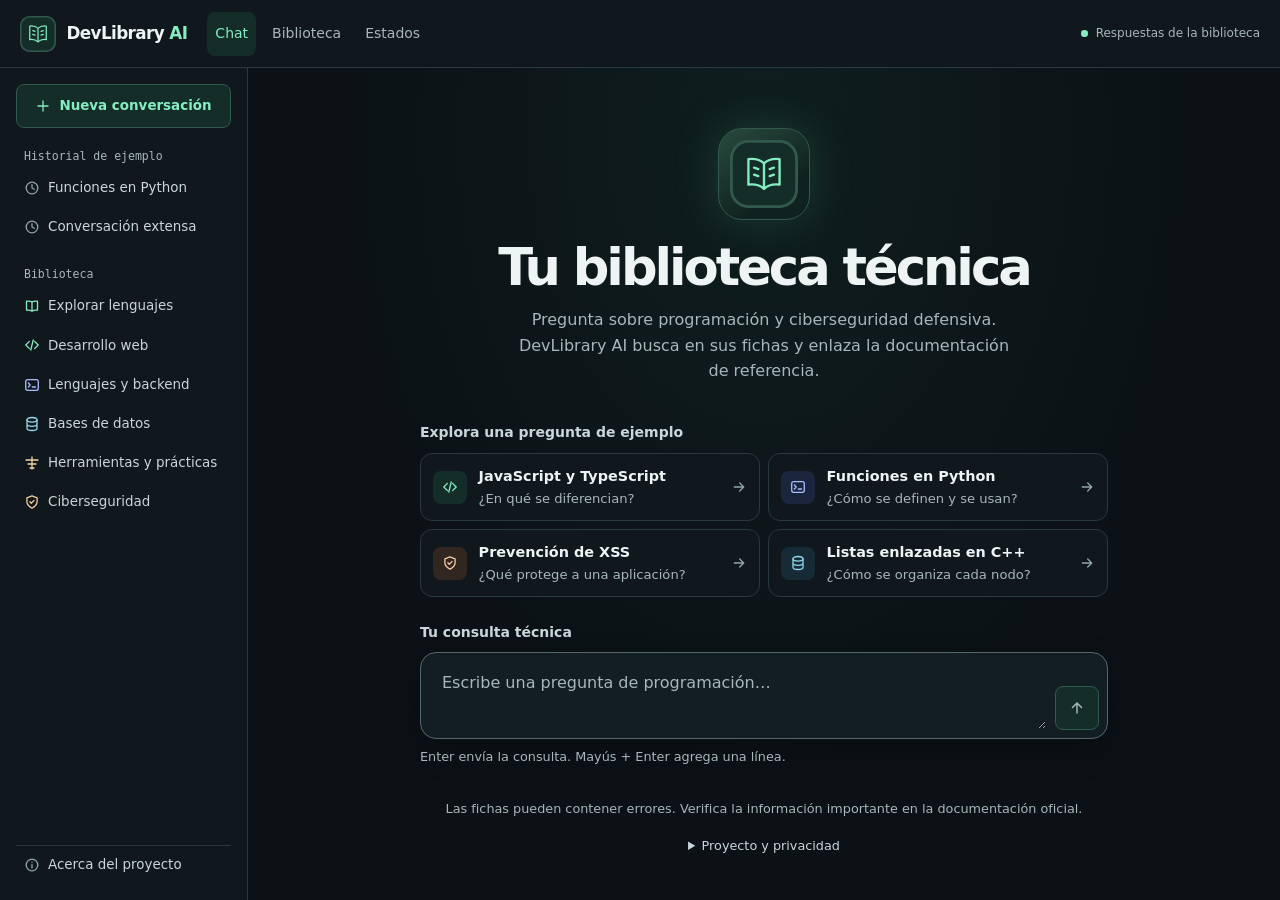
==== commit 6f50d544: "esquema de chat bot, sesion 4 IA" ====
--- a/DevLibrary-AI/index.html
+++ b/DevLibrary-AI/index.html
@@ -6,7 +6,10 @@
   <meta name="description" content="DevLibrary AI, una biblioteca conversacional de programación y ciberseguridad defensiva.">
   <title>DevLibrary AI · Biblioteca técnica</title>
   <link rel="icon" href="assets/icons/brand.svg" type="image/svg+xml">
-  <link rel="stylesheet" href="css/styles.css?v=html-css">
+  <link rel="stylesheet" href="css/styles.css">
+  <script src="js/topics.js?v=ejemplos" defer></script>
+  <script src="js/library.js?v=ejemplos" defer></script>
+  <script src="js/chat.js?v=ejemplos" defer></script>
 </head>
 <body class="workspace">
   <a class="skip-link" href="#contenido">Saltar al contenido</a>
@@ -20,119 +23,98 @@
       <a href="biblioteca.html">Biblioteca</a>
       <a href="estados.html">Estados</a>
     </nav>
+    <span class="mode">Respuestas de la biblioteca</span>
   </header>
 
   <aside class="sidebar" aria-label="Biblioteca y conversaciones">
     <nav class="sidebar__nav" aria-label="Accesos a conversación y documentación">
+      <a class="sidebar__new" href="#consulta" aria-describedby="ayuda-consulta">
+        <img src="assets/icons/plus.svg" width="16" height="16" alt=""> Nueva conversación
+      </a>
+
+      <section class="sidebar__section" aria-labelledby="historial">
+        <h2 id="historial">Historial de ejemplo</h2>
+        <ul>
+          <li><a href="estados.html#muestra"><img src="assets/icons/clock.svg" width="16" height="16" alt=""> Funciones en Python</a></li>
+          <li><a href="estados.html#extensa"><img src="assets/icons/clock.svg" width="16" height="16" alt=""> Conversación extensa</a></li>
+        </ul>
+      </section>
+
       <section class="sidebar__section" aria-labelledby="biblioteca">
         <h2 id="biblioteca">Biblioteca</h2>
         <ul>
-          <li><a href="biblioteca.html">Explorar lenguajes</a></li>
-          <li><a href="biblioteca.html#web">Desarrollo web</a></li>
-          <li><a href="biblioteca.html#backend">Lenguajes y backend</a></li>
-          <li><a href="biblioteca.html#datos">Bases de datos</a></li>
-          <li><a href="biblioteca.html#herramientas">Herramientas y prácticas</a></li>
-          <li><a href="biblioteca.html#seguridad">Ciberseguridad</a></li>
+          <li><a href="biblioteca.html"><img src="assets/icons/book.svg" width="16" height="16" alt=""> Explorar lenguajes</a></li>
+          <li><a href="biblioteca.html#web"><img src="assets/icons/code.svg" width="16" height="16" alt=""> Desarrollo web</a></li>
+          <li><a href="biblioteca.html#backend"><img src="assets/icons/terminal.svg" width="16" height="16" alt=""> Lenguajes y backend</a></li>
+          <li><a href="biblioteca.html#datos"><img src="assets/icons/database.svg" width="16" height="16" alt=""> Bases de datos</a></li>
+          <li><a href="biblioteca.html#herramientas"><img src="assets/icons/tools.svg" width="16" height="16" alt=""> Herramientas y prácticas</a></li>
+          <li><a href="biblioteca.html#seguridad"><img src="assets/icons/shield.svg" width="16" height="16" alt=""> Ciberseguridad</a></li>
         </ul>
       </section>
 
-      <a class="sidebar__about" href="#proyecto">Acerca del proyecto</a>
+      <a class="sidebar__about" href="#proyecto"><img src="assets/icons/info.svg" width="16" height="16" alt=""> Acerca del proyecto</a>
     </nav>
   </aside>
 
   <main id="contenido" class="chat" tabindex="-1">
     <div class="chat__inner">
       <section class="welcome" aria-labelledby="bienvenida">
+        <div class="welcome__emblem">
+          <img src="assets/icons/brand.svg" width="68" height="68" alt="">
+        </div>
         <h1 id="bienvenida">Tu biblioteca técnica</h1>
-        <p class="welcome__description">Abre una pregunta para ver la respuesta, un ejemplo de código y su documentación.</p>
+        <p class="welcome__description">Pregunta sobre programación y ciberseguridad defensiva. DevLibrary AI busca en sus fichas y enlaza la documentación de referencia.</p>
       </section>
 
       <section class="suggestions" aria-labelledby="sugerencias">
-        <h2 id="sugerencias">Preguntas de ejemplo</h2>
-        <details class="question" name="preguntas">
-          <summary>¿Qué hace <code>console.log()</code>?</summary>
-          <div class="question__answer">
-            <p>Muestra mensajes y valores en la consola de JavaScript. Puedes abrirla desde las herramientas de desarrollo del navegador.</p>
-            <pre class="code-block" tabindex="0"><code>const total = 3 + 4;
-console.log("Total:", total); // Total: 7</code></pre>
-            <a href="https://developer.mozilla.org/es/docs/Web/API/console/log_static">MDN · console.log()</a>
-          </div>
-        </details>
-        <details class="question" name="preguntas">
-          <summary>¿Cómo se usa <code>map()</code> en JavaScript?</summary>
-          <div class="question__answer">
-            <p>Aplica una función a cada elemento de un arreglo y devuelve un arreglo nuevo con los resultados.</p>
-            <pre class="code-block" tabindex="0"><code>const numeros = [2, 3, 4];
-const dobles = numeros.map(numero =&gt; numero * 2);
-console.log(dobles); // [4, 6, 8]</code></pre>
-            <a href="https://developer.mozilla.org/es/docs/Web/JavaScript/Reference/Global_Objects/Array/map">MDN · Array.prototype.map()</a>
-          </div>
-        </details>
-        <details class="question" name="preguntas">
-          <summary>¿Cómo se imprime un mensaje en Java?</summary>
-          <div class="question__answer">
-            <p><code>System.out.println()</code> escribe un mensaje en la salida estándar y agrega un salto de línea.</p>
-            <pre class="code-block" tabindex="0"><code>public class Ejemplo {
-    public static void main(String[] args) {
-        System.out.println("Hola, Java");
-    }
-}</code></pre>
-            <a href="https://docs.oracle.com/en/java/javase/25/docs/api/java.base/java/io/PrintStream.html">Oracle · PrintStream</a>
-          </div>
-        </details>
-        <details class="question" name="preguntas">
-          <summary>¿En qué se diferencian JavaScript y TypeScript?</summary>
-          <div class="question__answer">
-            <p>TypeScript añade tipos estáticos a JavaScript. Un compilador comprueba esos tipos y genera el JavaScript que se ejecuta.</p>
-            <pre class="code-block" tabindex="0"><code>function saludar(nombre: string): string {
-  return "Hola, " + nombre;
-}</code></pre>
-            <a href="https://www.typescriptlang.org/docs/handbook/typescript-from-scratch.html">Manual de TypeScript</a>
-          </div>
-        </details>
-        <details class="question" name="preguntas">
-          <summary>¿Cómo se definen las funciones en Python?</summary>
-          <div class="question__answer">
-            <p><code>def</code> define una función con un nombre y sus parámetros. <code>return</code> devuelve un resultado al código que la llamó.</p>
-            <pre class="code-block" tabindex="0"><code>def sumar(a, b):
-    return a + b
-
-print(sumar(2, 3))  # 5</code></pre>
-            <a href="https://docs.python.org/es/3/tutorial/controlflow.html#defining-functions">Python · Definir funciones</a>
-          </div>
-        </details>
-        <details class="question" name="preguntas">
-          <summary>¿Cómo se previene XSS?</summary>
-          <div class="question__answer">
-            <p>Cuando muestres texto de una persona, asigna el valor como texto. Si la aplicación admite HTML enriquecido, usa un sanitizador mantenido.</p>
-            <pre class="code-block" tabindex="0"><code>const mensaje = document.querySelector("#mensaje");
-mensaje.textContent = textoDelUsuario;</code></pre>
-            <a href="https://cheatsheetseries.owasp.org/cheatsheets/Cross_Site_Scripting_Prevention_Cheat_Sheet.html">OWASP · Prevención de XSS</a>
-          </div>
-        </details>
-        <details class="question" name="preguntas">
-          <summary>¿Cómo funciona una lista enlazada en C++?</summary>
-          <div class="question__answer">
-            <p>Una lista enlazada almacena valores en nodos conectados entre sí. <code>std::list</code> permite recorrerlos en ambos sentidos.</p>
-            <pre class="code-block" tabindex="0"><code>#include &lt;list&gt;
-
-int main() {
-    std::list&lt;int&gt; numeros{2, 3};
-    numeros.push_front(1); // Resultado: 1, 2, 3
-}</code></pre>
-            <a href="https://learn.microsoft.com/es-es/cpp/standard-library/list-class?view=msvc-170">Microsoft Learn · std::list</a>
-          </div>
-        </details>
+        <h2 id="sugerencias">Explora una pregunta de ejemplo</h2>
+        <ul class="suggestions__grid">
+          <li><button type="button" class="suggestion" data-question="¿En qué se diferencian JavaScript y TypeScript?" disabled>
+            <span class="suggestion__icon suggestion__icon--web"><img src="assets/icons/code.svg" width="16" height="16" alt=""></span>
+            <span><strong>JavaScript y TypeScript</strong><span>¿En qué se diferencian?</span></span>
+            <img class="suggestion__arrow" src="assets/icons/arrow.svg" width="16" height="16" alt="">
+          </button></li>
+          <li><button type="button" class="suggestion" data-question="¿Cómo se definen y se usan las funciones en Python?" disabled>
+            <span class="suggestion__icon suggestion__icon--python"><img src="assets/icons/terminal.svg" width="16" height="16" alt=""></span>
+            <span><strong>Funciones en Python</strong><span>¿Cómo se definen y se usan?</span></span>
+            <img class="suggestion__arrow" src="assets/icons/arrow.svg" width="16" height="16" alt="">
+          </button></li>
+          <li><button type="button" class="suggestion" data-question="¿Cómo se previene XSS?" disabled>
+            <span class="suggestion__icon suggestion__icon--security"><img src="assets/icons/shield.svg" width="16" height="16" alt=""></span>
+            <span><strong>Prevención de XSS</strong><span>¿Qué protege a una aplicación?</span></span>
+            <img class="suggestion__arrow" src="assets/icons/arrow.svg" width="16" height="16" alt="">
+          </button></li>
+          <li><button type="button" class="suggestion" data-question="¿Cómo funcionan las listas enlazadas en C++?" disabled>
+            <span class="suggestion__icon suggestion__icon--data"><img src="assets/icons/database.svg" width="16" height="16" alt=""></span>
+            <span><strong>Listas enlazadas en C++</strong><span>¿Cómo se organiza cada nodo?</span></span>
+            <img class="suggestion__arrow" src="assets/icons/arrow.svg" width="16" height="16" alt="">
+          </button></li>
+        </ul>
       </section>
 
-      <p><a href="estados.html#conexion">Ver ejemplo de alerta sin conexión</a></p>
+      <div id="conversacion" class="chat__history" role="log" aria-label="Conversación" tabindex="0" hidden></div>
+      <p id="estado-conexion" class="chat__connection status-box status-box--error" role="status"></p>
+
+      <form class="chat__composer" id="compositor" novalidate>
+        <label for="consulta">Tu consulta técnica</label>
+        <div class="chat__input">
+          <textarea id="consulta" rows="2" maxlength="3000" placeholder="Escribe una pregunta de programación…" aria-describedby="ayuda-consulta estado-consulta" required></textarea>
+          <button type="submit" disabled>
+            <img src="assets/icons/send.svg" width="18" height="18" alt="">
+            <span class="visually-hidden">Enviar consulta</span>
+          </button>
+        </div>
+        <p id="ayuda-consulta" class="chat__hint">Enter envía la consulta. Mayús + Enter agrega una línea.</p>
+        <p id="estado-consulta" class="chat__hint" role="status"></p>
+        <noscript><p class="chat__hint">Activa JavaScript para usar el chat. También puedes consultar la biblioteca directamente.</p></noscript>
+      </form>
     </div>
 
     <footer class="workspace-footer">
       <p>Las fichas pueden contener errores. Verifica la información importante en la documentación oficial.</p>
       <details class="project-info">
         <summary>Proyecto y privacidad</summary>
-        <p id="proyecto" tabindex="-1">Las respuestas y alertas son ejemplos estáticos. Esta página no envía consultas ni comprueba tu conexión.</p>
+        <p id="proyecto" tabindex="-1">La búsqueda funciona en tu navegador. Antes de responder, el chat comprueba que puede conectarse al sitio sin transmitir tu pregunta. Lo que escribes se mantiene en esta página hasta que la cierres, la recargues o inicies otra conversación.</p>
         <p><a href="biblioteca.html">Documentación oficial</a> · <a href="estados.html">Estados de la maqueta</a></p>
       </details>
     </footer>
--- a/DevLibrary-AI/css/styles.css
+++ b/DevLibrary-AI/css/styles.css
@@ -13,7 +13,10 @@
   --mint: #85edc0;
   --mint-bg: #152d28;
   --mint-line: #31594d;
+  --blue-bg: #1b263e;
+  --cyan-bg: #162b35;
   --amber: #f2cca0;
+  --amber-bg: #312620;
   --danger: #ffb5b1;
   --danger-bg: #302123;
   --font: "Inter", system-ui, -apple-system, BlinkMacSystemFont, "Segoe UI", sans-serif;
@@ -33,6 +36,7 @@
   --sidebar: 15.5rem;
   --reading: 46rem;
   --wide: 65rem;
+  --shadow: 0 12px 32px #0003;
 }
 
 /* 2. Normalización y base */
@@ -140,6 +144,22 @@
 .workspace-header__nav [aria-current="page"],
 .sub-nav [aria-current="page"] { color: var(--mint); background: var(--mint-bg); }
 
+.mode {
+  display: inline-flex;
+  align-items: center;
+  gap: var(--s2);
+  color: var(--muted);
+  font-size: .75rem;
+}
+
+.mode::before {
+  content: "";
+  width: .4rem;
+  height: .4rem;
+  border-radius: 50%;
+  background: var(--mint);
+}
+
 .sidebar { display: none; }
 
 /* 4. Bienvenida y sugerencias */
@@ -147,6 +167,7 @@
   display: flex;
   min-inline-size: 0;
   flex-direction: column;
+  background-image: radial-gradient(ellipse at 50% 8%, #15332e65, transparent 58%);
 }
 
 .chat__inner {
@@ -156,6 +177,18 @@
 }
 
 .welcome { text-align: center; margin-block-end: var(--s8); }
+
+.welcome__emblem {
+  display: grid;
+  width: 5.75rem;
+  aspect-ratio: 1;
+  place-items: center;
+  margin: 0 auto var(--s5);
+  border: 1px solid var(--mint-line);
+  border-radius: 1.5rem;
+  background: linear-gradient(145deg, #284a3e, #10221f 70%);
+  box-shadow: 0 0 44px #449d7340;
+}
 
 .welcome__description {
   max-width: 50ch;
@@ -173,30 +206,63 @@
 .suggestions { margin-block-end: var(--s6); }
 .suggestions h2 { margin-block-end: var(--s3); color: var(--soft); font-size: .875rem; }
 
-.question {
+.suggestions__grid {
+  display: grid;
+  gap: var(--s2);
+  list-style: none;
+  padding: 0;
+  margin: 0;
+}
+
+.suggestion {
+  display: grid;
+  grid-template-columns: auto minmax(0, 1fr) auto;
+  gap: var(--s3);
+  align-items: center;
+  height: 100%;
+  width: 100%;
+  text-align: start;
+  min-block-size: 4.25rem;
+  padding: var(--s2) var(--s3);
   border: 1px solid var(--line);
   border-radius: var(--r2);
   background: var(--surface);
-}
-
-.question + .question { margin-block-start: var(--s2); }
-.question:hover, .question[open] { border-color: var(--field-line); }
-
-.question summary {
-  padding: var(--s3) var(--s4);
-  border-radius: var(--r2);
-  cursor: pointer;
-  font-weight: 650;
-}
-
-.question__answer {
-  padding: var(--s3) var(--s4) var(--s4);
-  border-top: 1px solid var(--line);
-}
+  text-decoration: none;
+}
+
+.suggestion:hover { background: var(--panel); border-color: var(--field-line); }
+.suggestion:not(:disabled) { cursor: pointer; }
+
+.suggestion__icon {
+  display: grid;
+  place-items: center;
+  inline-size: 2.1rem;
+  block-size: 2.1rem;
+  border-radius: var(--r1);
+}
+
+.suggestion__icon--web { background: var(--mint-bg); }
+.suggestion__icon--python { background: var(--blue-bg); }
+.suggestion__icon--data { background: var(--cyan-bg); }
+.suggestion__icon--security { background: var(--amber-bg); }
+
+.suggestion strong { display: block; color: var(--text); font-size: .9rem; }
+.suggestion strong + span { display: block; color: var(--muted); font-size: .82rem; }
 
 /* 5. Consulta y pie */
 .chat__composer { display: grid; gap: var(--s2); min-inline-size: 0; }
 .chat__composer label { color: var(--soft); font-size: .875rem; font-weight: 650; }
+
+.chat__input {
+  display: flex;
+  gap: var(--s2);
+  align-items: flex-end;
+  padding: var(--s2);
+  border: 1px solid var(--field-line);
+  border-radius: var(--r3);
+  background: var(--panel);
+  box-shadow: var(--shadow);
+}
 
 .chat__composer textarea {
   display: block;
@@ -208,6 +274,12 @@
   border-radius: var(--r1);
   background: var(--panel);
   resize: vertical;
+}
+
+.chat__input textarea {
+  flex: 1;
+  border-color: transparent;
+  background: transparent;
 }
 
 .chat__composer textarea::placeholder { color: var(--muted); opacity: 1; }
@@ -225,7 +297,26 @@
   background: var(--raised);
 }
 
+.chat__input button { padding: var(--s2); }
 .chat__composer button:disabled { color: var(--muted); cursor: default; }
+.chat__composer button:not(:disabled) { background: var(--mint-bg); border-color: var(--mint-line); cursor: pointer; }
+.chat__composer button:not(:disabled):hover { border-color: var(--mint); }
+
+.chat__history:not([hidden]) {
+  display: grid;
+  gap: var(--s4);
+  max-block-size: min(55vh, 30rem);
+  margin-block-end: var(--s5);
+  padding: var(--s2);
+  overflow-y: auto;
+}
+
+.chat__history .chat__message p { white-space: pre-wrap; }
+.chat__history .chat__message small { display: block; color: var(--muted); }
+#estado-consulta { color: var(--danger); }
+#estado-consulta:empty { margin-block-start: calc(-1 * var(--s2)); }
+.chat__composer [aria-invalid="true"] { border-color: var(--danger); }
+
 .chat__hint,
 .workspace-footer,
 .sub-footer { color: var(--muted); font-size: .8rem; }
@@ -259,6 +350,8 @@
 .page { padding-block: var(--s10) var(--s12); }
 .page-intro { max-inline-size: 68ch; display: grid; gap: var(--s3); margin-block-end: var(--s6); }
 .page-intro p { color: var(--muted); }
+.eyebrow { color: var(--mint); font: .8rem/1.5 var(--mono); }
+.page-intro .eyebrow { color: var(--mint); }
 .sub-footer { padding-block: var(--s5); border-block-start: 1px solid var(--line); }
 .sub-footer p + p { margin-block-start: var(--s2); }
 
@@ -385,14 +478,42 @@
 }
 
 .status-box--error { border-inline-start-color: var(--danger); background: var(--danger-bg); }
-.status-box--loading { border-inline-start-color: var(--mint); }
+.status-box--loading { min-block-size: 6rem; border-inline-start-color: var(--mint); }
 .status-box--neutral { border-inline-start-color: var(--amber); }
-.status-box--error:target { outline: 2px solid var(--danger); outline-offset: 3px; }
+
+.chat__connection { margin-block-end: var(--s3); }
+.chat__connection:empty { margin: 0; padding: 0; border: 0; }
+.chat__pending { min-block-size: auto; }
+.chat__history .status-box h2 { font-size: 1rem; }
+
+.chat__retry {
+  justify-self: start;
+  padding: var(--s2) var(--s3);
+  border: 1px solid var(--field-line);
+  border-radius: var(--r1);
+  background: var(--raised);
+  color: var(--text);
+}
+
+.chat__retry:not(:disabled) { cursor: pointer; }
+.chat__retry:not(:disabled):hover { border-color: var(--mint); }
+
+.status-box--loading::before {
+  content: "";
+  inline-size: .85rem;
+  block-size: .85rem;
+  border: 2px solid var(--mint-line);
+  border-inline-end-color: var(--mint);
+  border-radius: 50%;
+  animation: rotate 1.1s linear infinite;
+}
+
+@keyframes rotate { to { transform: rotate(360deg); } }
 
 /* 7. Adaptación */
 @media (min-width: 35rem) {
   .workspace-header__nav { flex-basis: auto; order: 0; }
-  .catalog-grid { grid-template-columns: repeat(2, minmax(0, 1fr)); }
+  .suggestions__grid, .catalog-grid { grid-template-columns: repeat(2, minmax(0, 1fr)); }
   .chat__inner { padding-inline: var(--s6); }
   .page, .sub-header__inner, .sub-footer { padding-inline: var(--s6); }
   .catalog-card, .state { padding: var(--s5); }
@@ -439,6 +560,16 @@
   }
 
   .sidebar__nav a:hover { background: var(--raised); color: var(--text); }
+  .sidebar__nav img { flex: none; }
+  .sidebar__nav .sidebar__new {
+    min-block-size: 2.75rem;
+    justify-content: center;
+    border: 1px solid var(--mint-line);
+    background: var(--mint-bg);
+    color: var(--mint);
+    font-weight: 650;
+  }
+
   .sidebar__section h2 {
     padding-inline: var(--s2);
     margin-block-end: var(--s1);
@@ -448,6 +579,11 @@
 
   .sidebar__section ul { margin: 0; padding: 0; list-style: none; }
   .sidebar__nav .sidebar__about { margin-block-start: auto; border-block-start: 1px solid var(--line); border-radius: 0; }
+  .chat { justify-content: center; }
   .chat__inner { padding-block-start: var(--s10); }
   .welcome { margin-block-end: var(--s10); }
 }
+
+@media (prefers-reduced-motion: reduce) {
+  .status-box--loading::before { animation: none; }
+}
